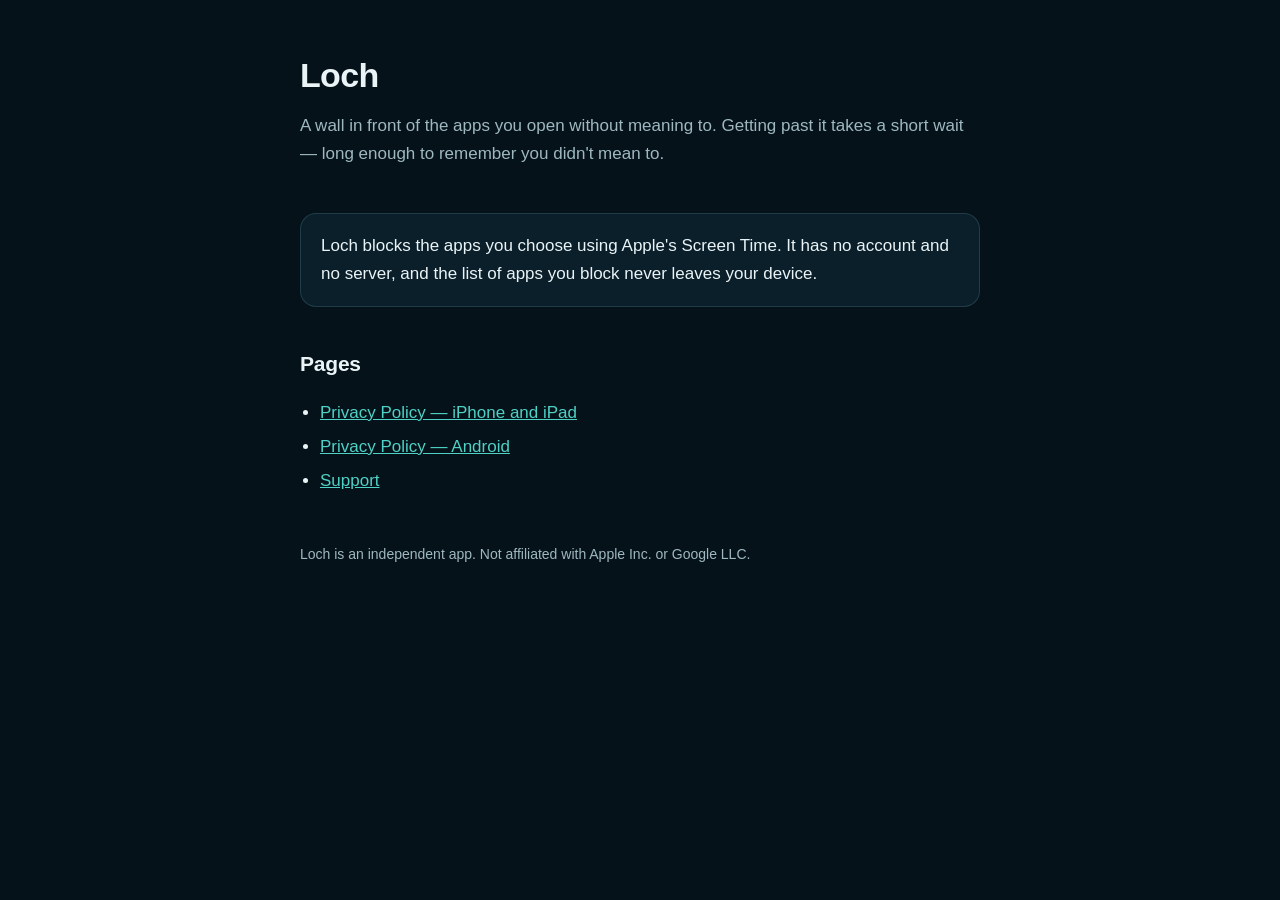
==== index.html @ 33a5f89a "The pages the store listings link to Privacy policies for iOS and Android, and the support page. Cop" ====
<!doctype html>
<html lang="en">
<head>
<meta charset="utf-8">
<meta name="viewport" content="width=device-width, initial-scale=1">
<title>Loch</title>
<link rel="stylesheet" href="style.css">
</head>
<body>
<main>
<header>
  <h1>Loch</h1>
  <p class="lede">A wall in front of the apps you open without meaning to. Getting past it takes a short wait — long enough to remember you didn't mean to.</p>
</header>

<div class="card">
  <p>Loch blocks the apps you choose using Apple's Screen Time. It has no account and no server, and the list of apps you block never leaves your device.</p>
</div>

<h2>Pages</h2>
<ul>
  <li><a href="privacy.html">Privacy Policy — iPhone and iPad</a></li>
  <li><a href="privacy-android.html">Privacy Policy — Android</a></li>
  <li><a href="support.html">Support</a></li>
</ul>

<footer>Loch is an independent app. Not affiliated with Apple Inc. or Google LLC.</footer>
</main>
</body>
</html>
---- style.css ----
:root {
  --bg: #05121a;
  --surface: #0b1f2b;
  --line: rgba(120, 200, 210, 0.18);
  --text: #eaf4f6;
  --muted: #9fb8c0;
  --accent: #4fd1c5;
}
* { box-sizing: border-box; }
body {
  margin: 0;
  padding: 0 20px 80px;
  background: var(--bg);
  color: var(--text);
  font: 17px/1.65 -apple-system, BlinkMacSystemFont, "SF Pro Text", "Helvetica Neue", Arial, sans-serif;
  -webkit-text-size-adjust: 100%;
}
main { max-width: 680px; margin: 0 auto; }
header { padding: 56px 0 8px; }
h1 { font-size: 34px; line-height: 1.15; margin: 0 0 6px; letter-spacing: -0.02em; }
h2 { font-size: 21px; margin: 40px 0 10px; letter-spacing: -0.01em; }
h3 { font-size: 17px; margin: 26px 0 6px; color: var(--accent); }
p, li { color: var(--text); }
.lede, .meta { color: var(--muted); }
.meta { font-size: 14px; margin: 0 0 4px; }
a { color: var(--accent); }
ul { padding-left: 20px; }
li { margin: 6px 0; }
hr { border: 0; border-top: 1px solid var(--line); margin: 48px 0 24px; }
.card {
  background: var(--surface);
  border: 1px solid var(--line);
  border-radius: 16px;
  padding: 18px 20px;
  margin: 20px 0;
}
.card p:first-child { margin-top: 0; }
.card p:last-child { margin-bottom: 0; }
nav { font-size: 15px; margin-top: 28px; }
nav a { margin-right: 18px; }
footer { color: var(--muted); font-size: 14px; margin-top: 48px; }
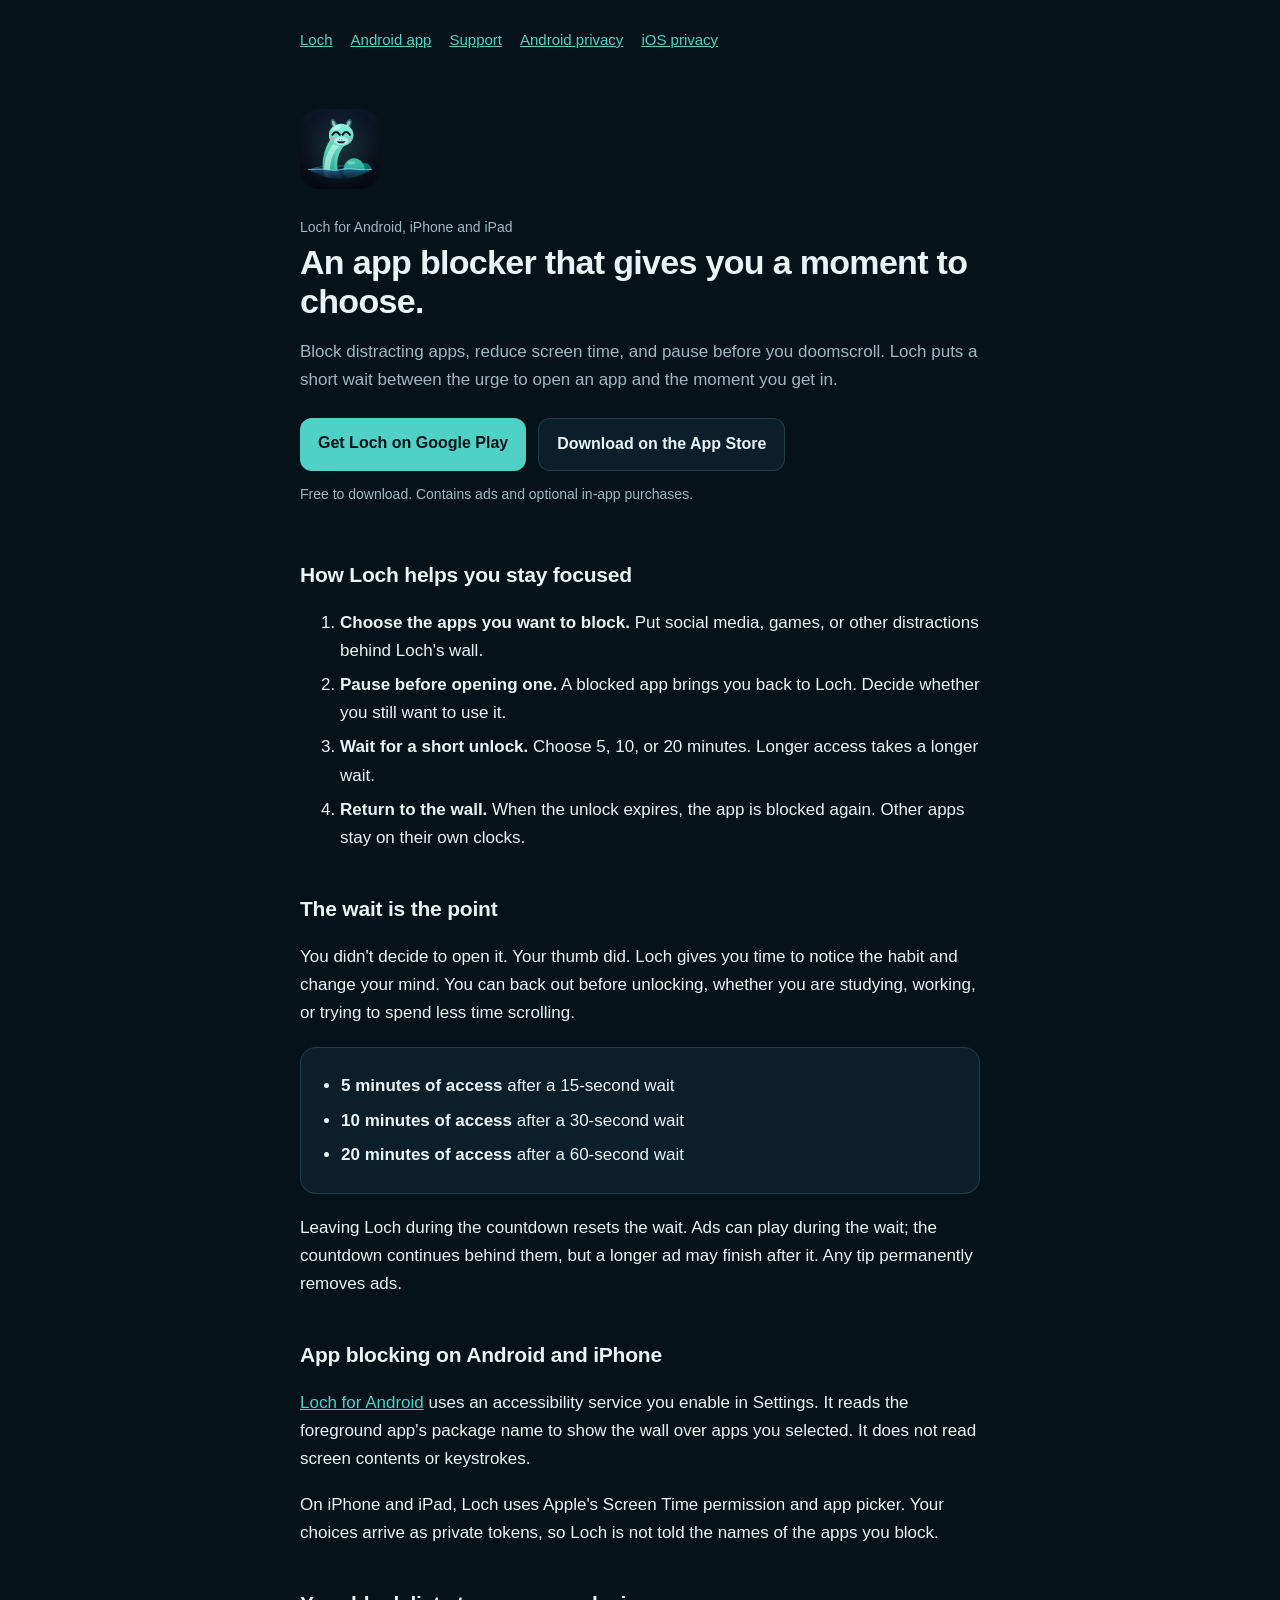
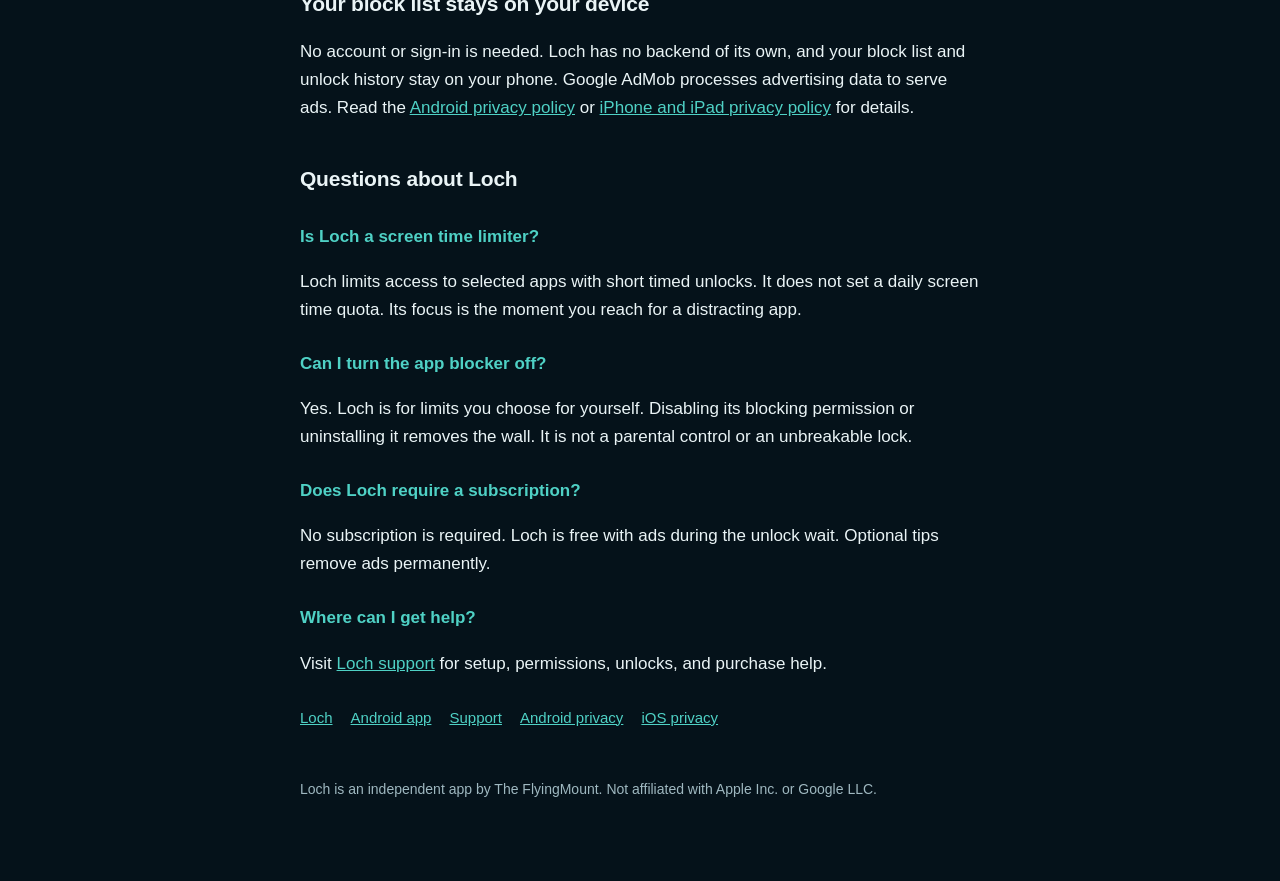
==== commit 0d50ac3b: "Update the pages from docs/" ====
--- a/index.html
+++ b/index.html
@@ -3,28 +3,115 @@
 <head>
 <meta charset="utf-8">
 <meta name="viewport" content="width=device-width, initial-scale=1">
-<title>Loch</title>
+<title>Loch — App Blocker for Focus &amp; Less Screen Time</title>
+<meta name="description" content="Block distracting apps on Android, iPhone and iPad. Loch adds a short wait before timed unlocks to help you pause, stay focused, and reduce screen time.">
+<meta name="robots" content="index, follow, max-image-preview:large">
+<meta name="theme-color" content="#05121a">
+<link rel="canonical" href="https://thenoodleheaded.github.io/loch-site/">
+<link rel="icon" type="image/png" href="assets/loch-icon.png">
+<link rel="sitemap" type="application/xml" href="sitemap.xml">
+<meta property="og:type" content="website">
+<meta property="og:site_name" content="Loch">
+<meta property="og:locale" content="en_US">
+<meta property="og:title" content="Loch — App Blocker for Focus &amp; Less Screen Time">
+<meta property="og:description" content="Block distracting apps on Android, iPhone and iPad. Loch adds a short wait before timed unlocks to help you pause, stay focused, and reduce screen time.">
+<meta property="og:url" content="https://thenoodleheaded.github.io/loch-site/">
+<meta property="og:image" content="https://thenoodleheaded.github.io/loch-site/assets/loch-social.png">
+<meta property="og:image:width" content="1024">
+<meta property="og:image:height" content="500">
+<meta property="og:image:alt" content="Loch app blocker">
+<meta name="twitter:card" content="summary_large_image">
+<meta name="twitter:title" content="Loch — App Blocker for Focus &amp; Less Screen Time">
+<meta name="twitter:description" content="Block distracting apps on Android, iPhone and iPad. Loch adds a short wait before timed unlocks to help you pause, stay focused, and reduce screen time.">
+<meta name="twitter:image" content="https://thenoodleheaded.github.io/loch-site/assets/loch-social.png">
 <link rel="stylesheet" href="style.css">
+<script type="application/ld+json">
+{
+  "@context": "https://schema.org",
+  "@type": "MobileApplication",
+  "@id": "https://thenoodleheaded.github.io/loch-site/#app",
+  "name": "Loch",
+  "description": "Block distracting apps on Android, iPhone and iPad. Loch adds a short wait before timed unlocks to help you pause, stay focused, and reduce screen time.",
+  "url": "https://thenoodleheaded.github.io/loch-site/",
+  "operatingSystem": [
+    "Android",
+    "iOS",
+    "iPadOS"
+  ],
+  "applicationCategory": "UtilitiesApplication",
+  "image": "https://thenoodleheaded.github.io/loch-site/assets/loch-icon.png",
+  "downloadUrl": [
+    "https://play.google.com/store/apps/details?id=com.lochapp.loch",
+    "https://apps.apple.com/app/id6810946332"
+  ],
+  "offers": {
+    "@type": "Offer",
+    "price": "0",
+    "priceCurrency": "USD",
+    "url": "https://play.google.com/store/apps/details?id=com.lochapp.loch"
+  },
+  "author": {
+    "@type": "Organization",
+    "name": "The FlyingMount"
+  },
+  "featureList": [
+    "Selected app blocking",
+    "Short waits before timed unlocks",
+    "Separate unlock timer for each app",
+    "On-device block list",
+    "Optional tips remove ads"
+  ]
+}
+</script>
 </head>
 <body>
 <main>
+<nav aria-label="Site navigation"><a href="./">Loch</a><a href="android.html">Android app</a><a href="support.html">Support</a><a href="privacy-android.html">Android privacy</a><a href="privacy.html">iOS privacy</a></nav>
 <header>
-  <h1>Loch</h1>
-  <p class="lede">A wall in front of the apps you open without meaning to. Getting past it takes a short wait — long enough to remember you didn't mean to.</p>
+  <img class="app-icon" src="assets/loch-icon.png" width="80" height="80" alt="Loch app icon" fetchpriority="high">
+  <p class="meta">Loch for Android, iPhone and iPad</p>
+  <h1>An app blocker that gives you a moment to choose.</h1>
+  <p class="lede">Block distracting apps, reduce screen time, and pause before you doomscroll. Loch puts a short wait between the urge to open an app and the moment you get in.</p>
+  <div class="downloads"><a class="button" href="https://play.google.com/store/apps/details?id=com.lochapp.loch">Get Loch on Google Play</a><a class="button secondary" href="https://apps.apple.com/app/id6810946332">Download on the App Store</a></div>
+  <p class="meta">Free to download. Contains ads and optional in-app purchases.</p>
 </header>
-
-<div class="card">
-  <p>Loch blocks the apps you choose using Apple's Screen Time. It has no account and no server, and the list of apps you block never leaves your device.</p>
-</div>
-
-<h2>Pages</h2>
-<ul>
-  <li><a href="privacy.html">Privacy Policy — iPhone and iPad</a></li>
-  <li><a href="privacy-android.html">Privacy Policy — Android</a></li>
-  <li><a href="support.html">Support</a></li>
-</ul>
-
-<footer>Loch is an independent app. Not affiliated with Apple Inc. or Google LLC.</footer>
+<section aria-labelledby="how-it-works">
+  <h2 id="how-it-works">How Loch helps you stay focused</h2>
+  <ol>
+    <li><strong>Choose the apps you want to block.</strong> Put social media, games, or other distractions behind Loch's wall.</li>
+    <li><strong>Pause before opening one.</strong> A blocked app brings you back to Loch. Decide whether you still want to use it.</li>
+    <li><strong>Wait for a short unlock.</strong> Choose 5, 10, or 20 minutes. Longer access takes a longer wait.</li>
+    <li><strong>Return to the wall.</strong> When the unlock expires, the app is blocked again. Other apps stay on their own clocks.</li>
+  </ol>
+</section>
+<section aria-labelledby="wait">
+  <h2 id="wait">The wait is the point</h2>
+  <p>You didn't decide to open it. Your thumb did. Loch gives you time to notice the habit and change your mind. You can back out before unlocking, whether you are studying, working, or trying to spend less time scrolling.</p>
+  <div class="card"><ul class="wait-options"><li><strong>5 minutes of access</strong> after a 15-second wait</li><li><strong>10 minutes of access</strong> after a 30-second wait</li><li><strong>20 minutes of access</strong> after a 60-second wait</li></ul></div>
+  <p>Leaving Loch during the countdown resets the wait. Ads can play during the wait; the countdown continues behind them, but a longer ad may finish after it. Any tip permanently removes ads.</p>
+</section>
+<section aria-labelledby="platforms">
+  <h2 id="platforms">App blocking on Android and iPhone</h2>
+  <p><a href="android.html">Loch for Android</a> uses an accessibility service you enable in Settings. It reads the foreground app's package name to show the wall over apps you selected. It does not read screen contents or keystrokes.</p>
+  <p>On iPhone and iPad, Loch uses Apple's Screen Time permission and app picker. Your choices arrive as private tokens, so Loch is not told the names of the apps you block.</p>
+</section>
+<section aria-labelledby="privacy">
+  <h2 id="privacy">Your block list stays on your device</h2>
+  <p>No account or sign-in is needed. Loch has no backend of its own, and your block list and unlock history stay on your phone. Google AdMob processes advertising data to serve ads. Read the <a href="privacy-android.html">Android privacy policy</a> or <a href="privacy.html">iPhone and iPad privacy policy</a> for details.</p>
+</section>
+<section aria-labelledby="questions">
+  <h2 id="questions">Questions about Loch</h2>
+  <h3>Is Loch a screen time limiter?</h3>
+  <p>Loch limits access to selected apps with short timed unlocks. It does not set a daily screen time quota. Its focus is the moment you reach for a distracting app.</p>
+  <h3>Can I turn the app blocker off?</h3>
+  <p>Yes. Loch is for limits you choose for yourself. Disabling its blocking permission or uninstalling it removes the wall. It is not a parental control or an unbreakable lock.</p>
+  <h3>Does Loch require a subscription?</h3>
+  <p>No subscription is required. Loch is free with ads during the unlock wait. Optional tips remove ads permanently.</p>
+  <h3>Where can I get help?</h3>
+  <p>Visit <a href="support.html">Loch support</a> for setup, permissions, unlocks, and purchase help.</p>
+</section>
+<nav aria-label="Site navigation"><a href="./">Loch</a><a href="android.html">Android app</a><a href="support.html">Support</a><a href="privacy-android.html">Android privacy</a><a href="privacy.html">iOS privacy</a></nav>
+<footer>Loch is an independent app by The FlyingMount. Not affiliated with Apple Inc. or Google LLC.</footer>
 </main>
 </body>
 </html>
--- a/style.css
+++ b/style.css
@@ -39,3 +39,20 @@
 nav { font-size: 15px; margin-top: 28px; }
 nav a { margin-right: 18px; }
 footer { color: var(--muted); font-size: 14px; margin-top: 48px; }
+.app-icon { border-radius: 20px; margin-bottom: 18px; }
+.downloads { display: flex; flex-wrap: wrap; gap: 12px; margin: 24px 0 12px; }
+.button { display: inline-block; padding: 12px 18px; border-radius: 12px; background: var(--accent); color: var(--bg); text-decoration: none; font-size: 16px; font-weight: 700; }
+.button.secondary { background: var(--surface); color: var(--text); border: 1px solid var(--line); }
+a:focus-visible { outline: 3px solid var(--accent); outline-offset: 4px; }
+.wait-options { margin: 0; }
+.screenshots { display: grid; grid-template-columns: repeat(2, minmax(0, 1fr)); gap: 20px; margin-top: 32px; }
+figure { margin: 0; }
+figure img { display: block; width: 100%; height: auto; border-radius: 16px; border: 1px solid var(--line); }
+figcaption { color: var(--muted); font-size: 14px; margin-top: 8px; }
+@media (max-width: 480px) {
+  header { padding-top: 32px; }
+  h1 { font-size: 30px; }
+  .downloads { flex-direction: column; }
+  .button { text-align: center; }
+  .screenshots { gap: 12px; }
+}
